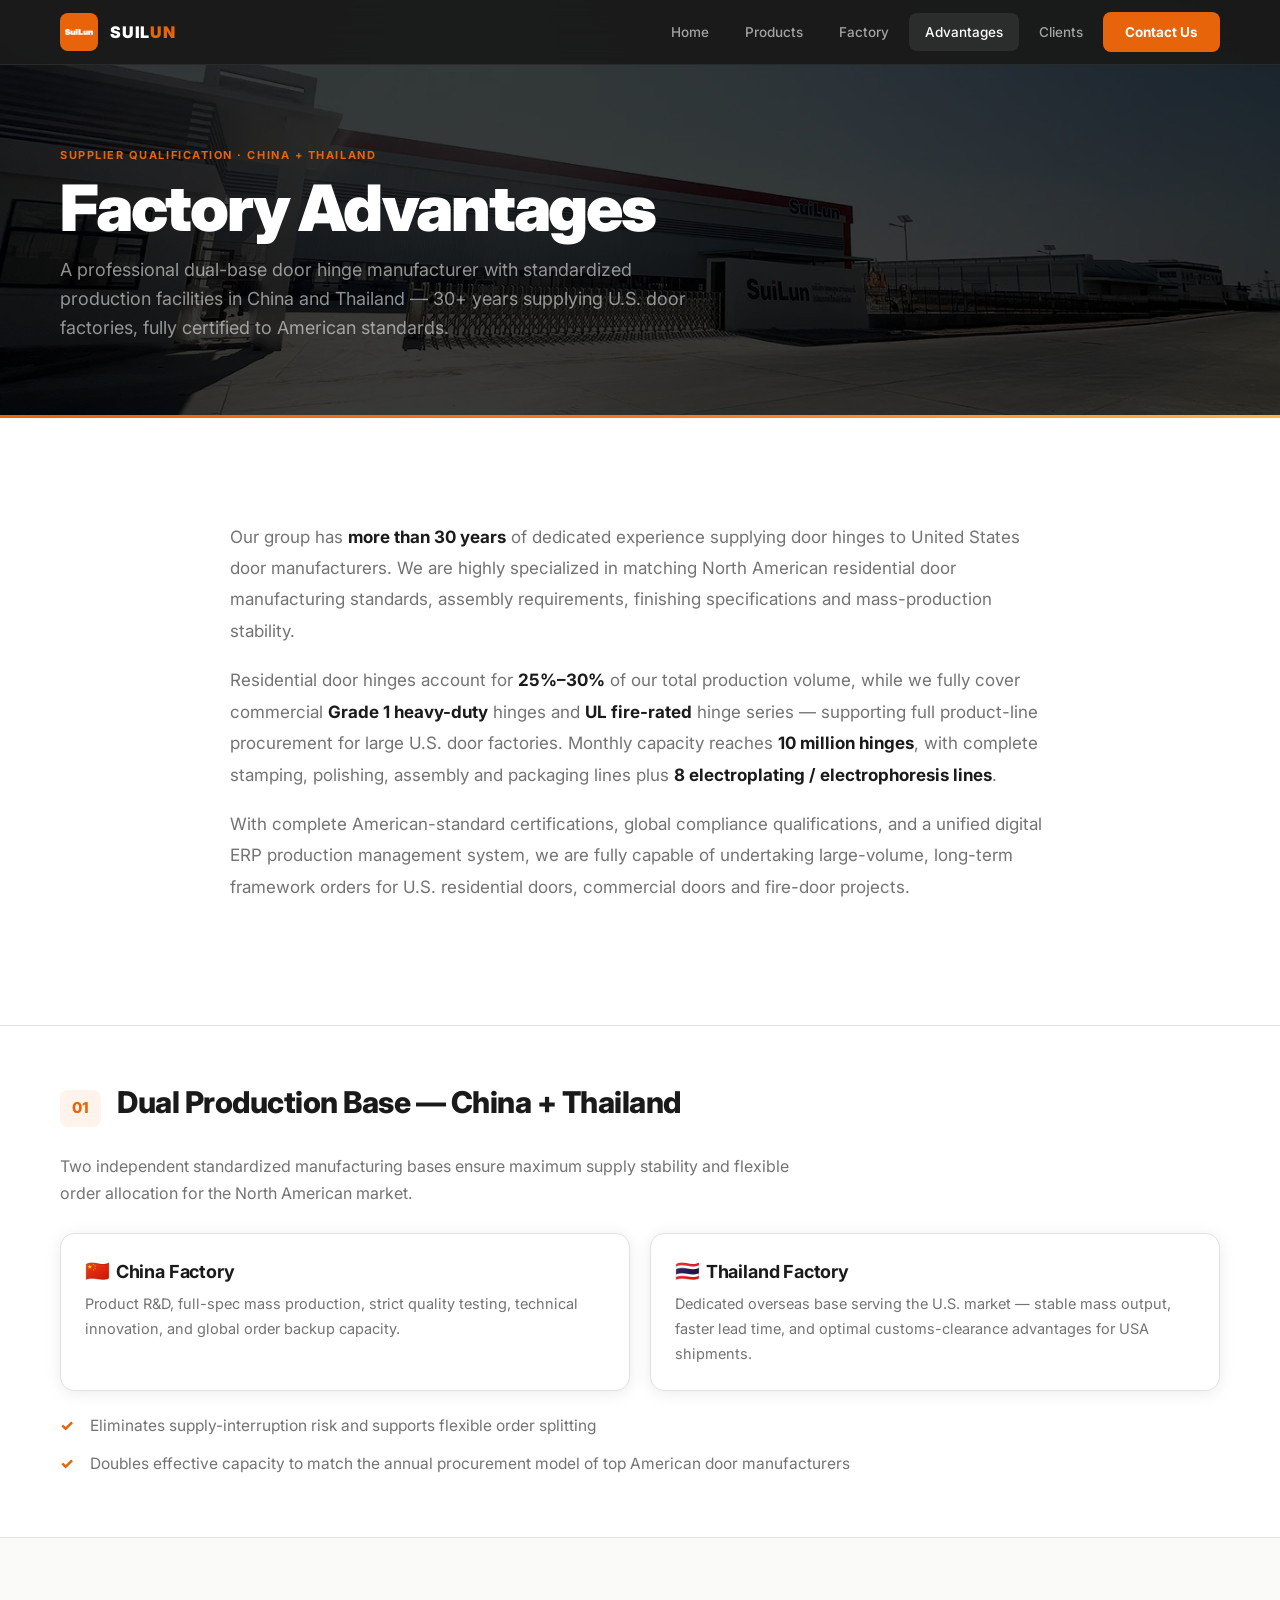
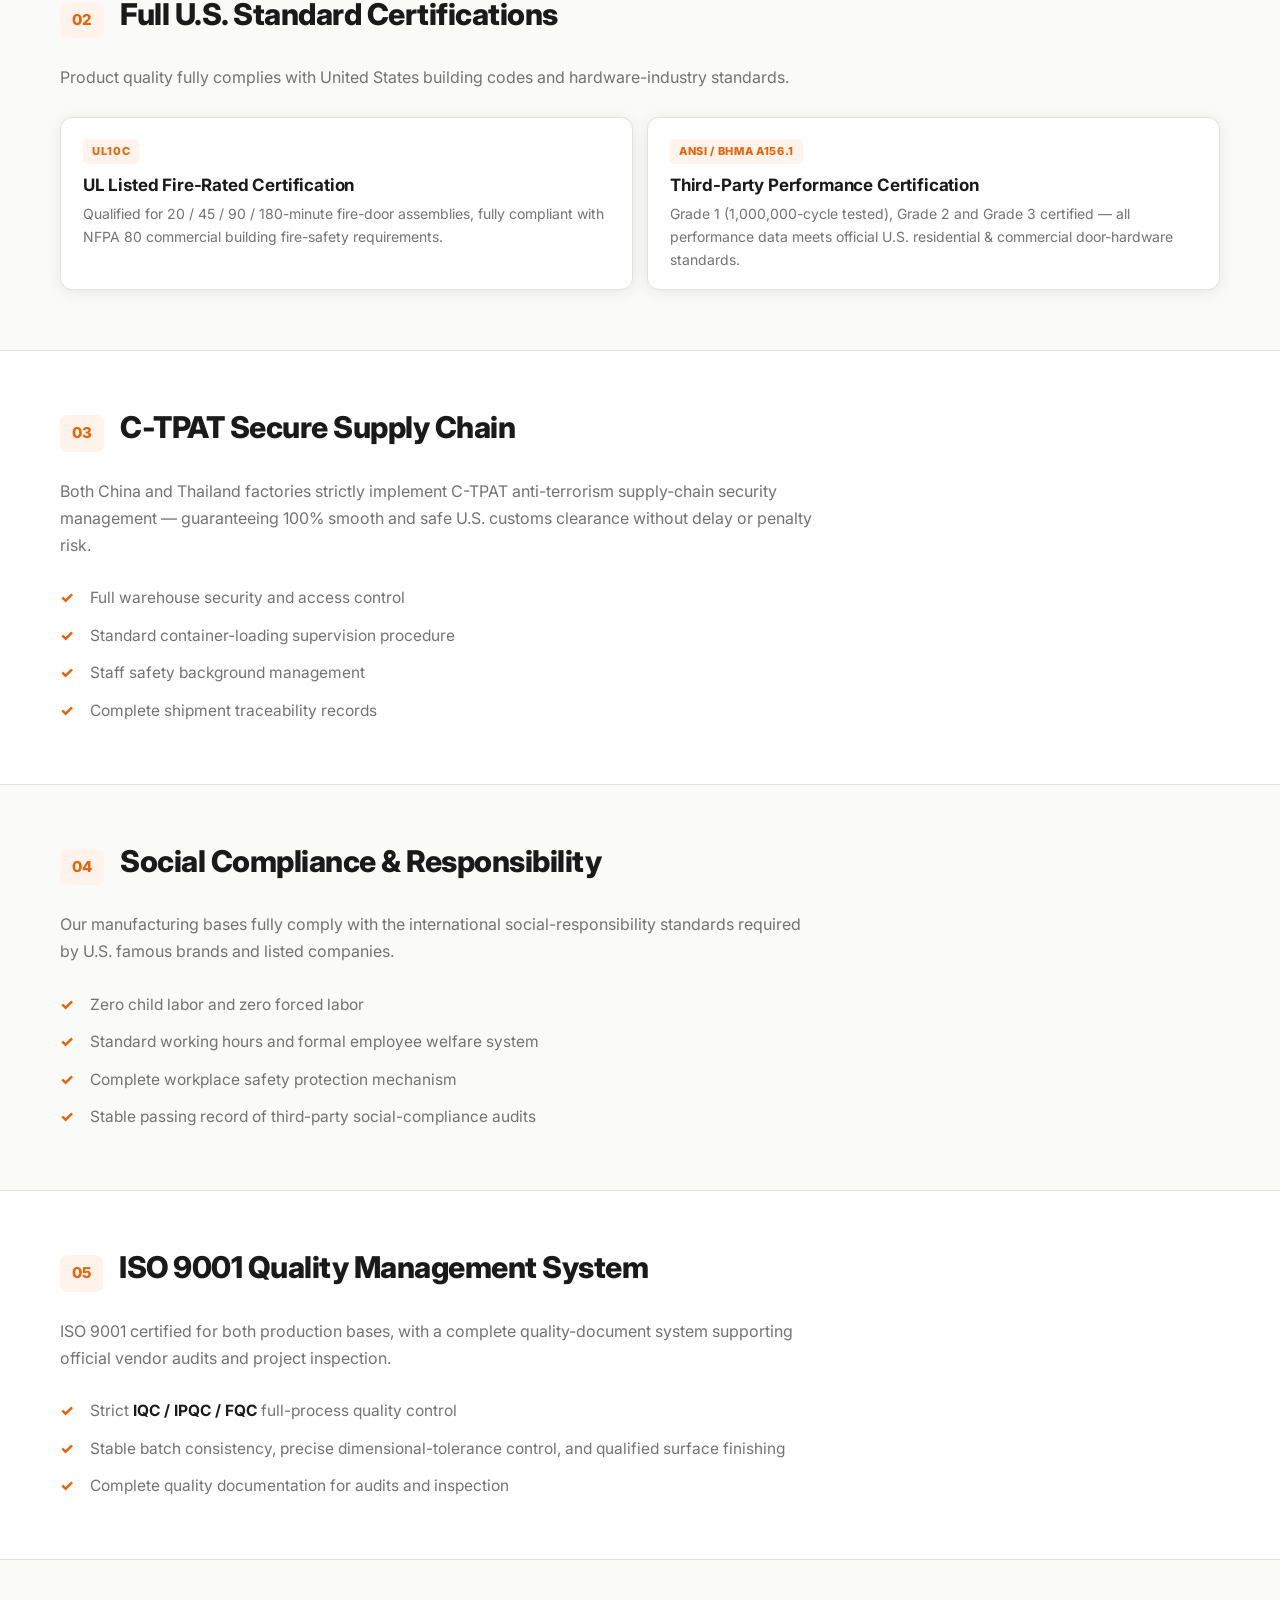
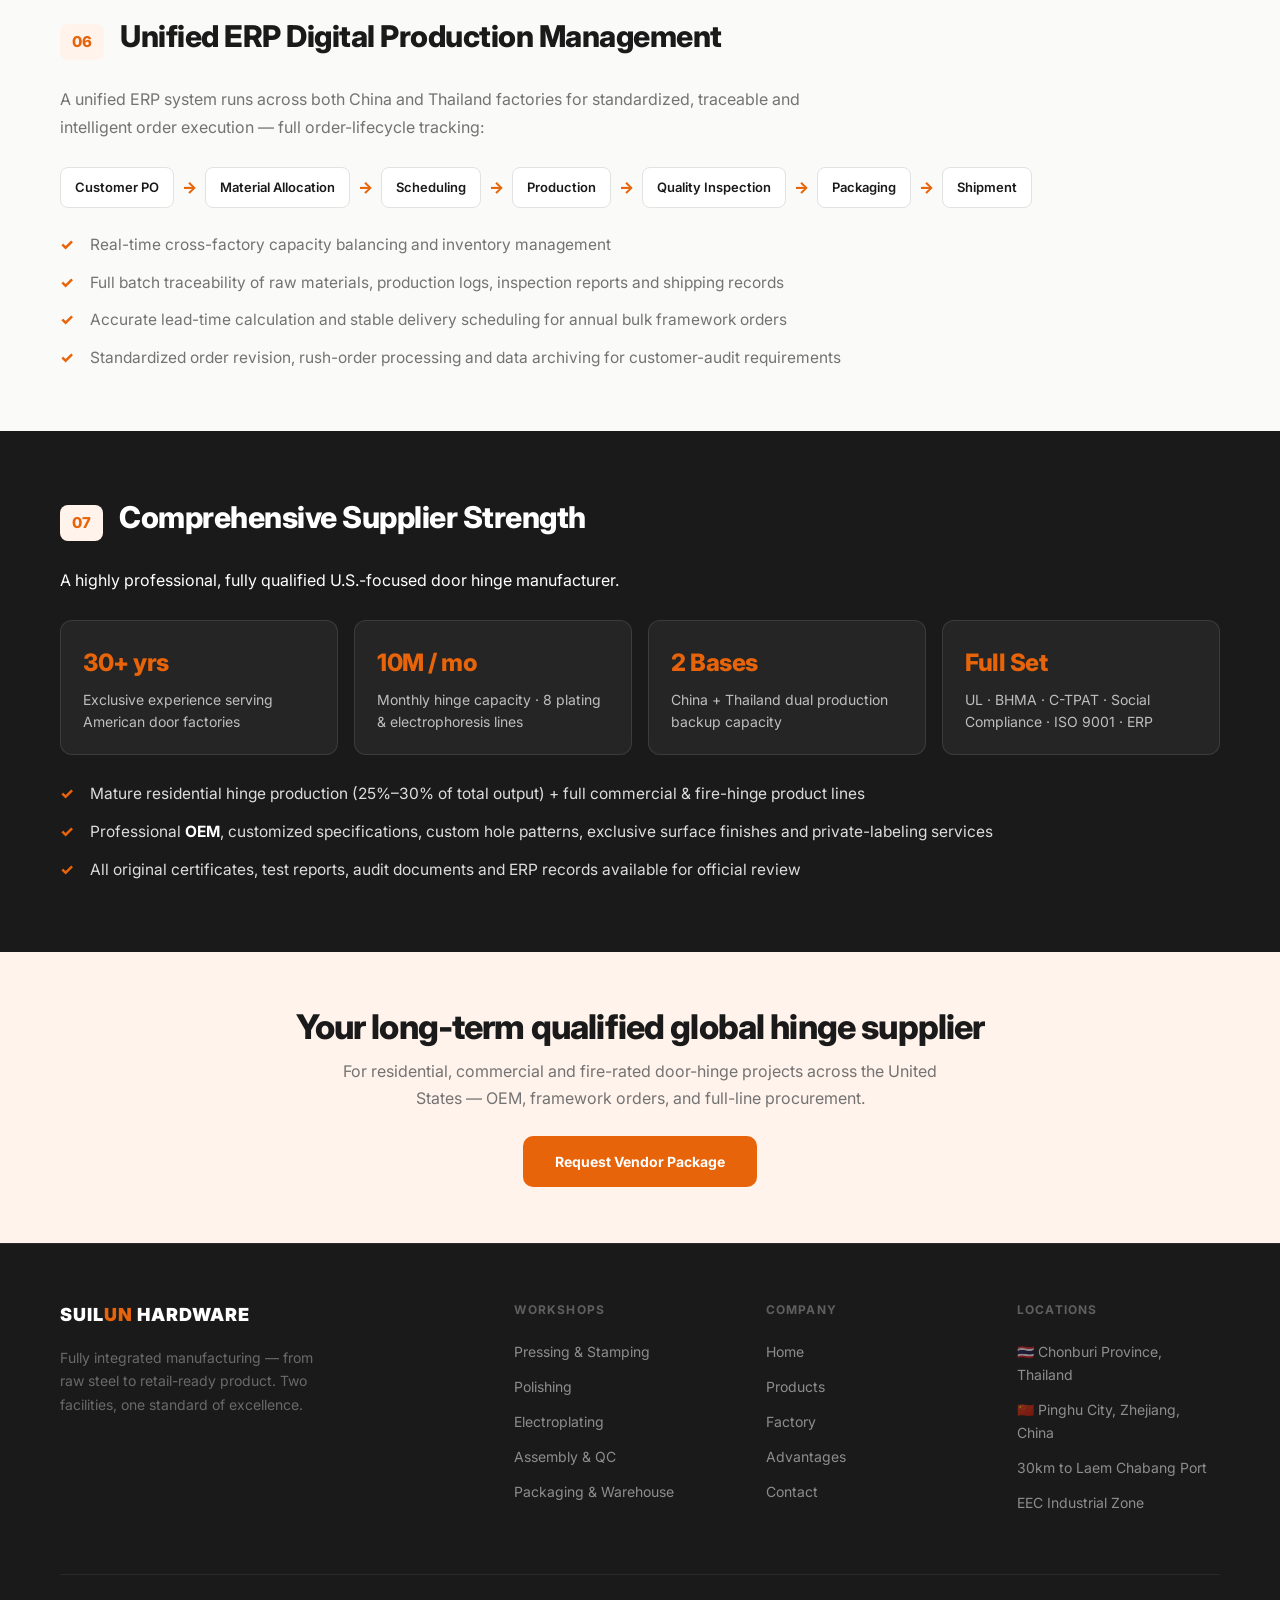
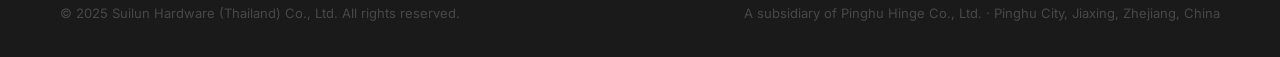
==== advantages.html @ 6dc148bd "Add Advantages page + lab test reports; hero & homepage teaser to advantages Co-Authored-By: Claude " ====
<!DOCTYPE html>
<html lang="en">
<head>
<meta charset="UTF-8">
<meta name="viewport" content="width=device-width, initial-scale=1.0">
<title>Advantages — Suilun Hardware</title>
<link rel="stylesheet" href="style.css">
<style>
/* PAGE HERO (same as factory) */
.page-hero { background: var(--dark); padding: 140px 0 72px; position: relative; overflow: hidden; }
.page-hero-bg { position: absolute; inset: 0; background-image: url('img/757dfbb52b981101c5790339cc6810e2.jpg'); background-size: cover; background-position: center; filter: brightness(0.22); }
.page-hero-content { position: relative; z-index: 2; }
.page-hero .eyebrow { color: var(--orange); }
.page-hero h1 { color: white; font-size: clamp(36px,5vw,64px); margin-bottom: 16px; }
.page-hero p { color: rgba(255,255,255,0.55); font-size: 18px; max-width: 640px; line-height: 1.6; }

/* INTRO */
.adv-intro { background: white; }
.adv-intro .wrap { max-width: 900px; }
.adv-intro p { color: var(--gray-500,#4A4A4A); font-size: 17px; line-height: 1.85; margin-bottom: 18px; }
.adv-intro strong { color: var(--dark); }

/* ADVANTAGE SECTIONS */
.adv-sec { padding: 60px 0; border-top: 1px solid var(--border); background: white; }
.adv-sec:nth-child(even) { background: var(--gray-50,#FAFAF8); }
.adv-head { display: flex; align-items: baseline; gap: 16px; margin-bottom: 26px; }
.adv-num { font-size: 15px; font-weight: 800; color: var(--orange); background: var(--orange-pale,#FFF3EB); border-radius: 8px; padding: 6px 12px; flex-shrink: 0; }
.adv-head h2 { font-size: clamp(22px,3vw,30px); color: var(--dark); letter-spacing: -0.5px; }
.adv-lead { color: var(--gray-500,#4A4A4A); font-size: 16px; line-height: 1.7; max-width: 760px; margin-bottom: 26px; }
.adv-grid { display: grid; grid-template-columns: 1fr 1fr; gap: 20px; }
@media(max-width:760px){ .adv-grid { grid-template-columns: 1fr; } }
.adv-card { border: 1.5px solid var(--border); border-radius: 14px; padding: 24px; background: white; box-shadow: var(--shadow); }
.adv-card h3 { font-size: 18px; color: var(--dark); margin-bottom: 8px; }
.adv-card h3 .flag { font-size: 20px; margin-right: 6px; }
.adv-card p { color: var(--gray-500,#4A4A4A); font-size: 14.5px; line-height: 1.7; }
.adv-list { list-style: none; padding: 0; margin: 0; display: grid; gap: 12px; }
.adv-list li { position: relative; padding-left: 30px; color: var(--gray-500,#4A4A4A); font-size: 15.5px; line-height: 1.65; }
.adv-list li::before { content: "✓"; position: absolute; left: 0; top: 0; color: var(--orange); font-weight: 800; }
.adv-list li b { color: var(--dark); }
.cert-badges { display: flex; flex-wrap: wrap; gap: 14px; margin-top: 6px; }
.cert-badge-lg { border: 1.5px solid var(--border); border-radius: 12px; padding: 18px 22px; background: white; box-shadow: var(--shadow); flex: 1; min-width: 260px; }
.cert-badge-lg .tag { display: inline-block; font-size: 11px; font-weight: 800; letter-spacing: .06em; color: var(--orange); background: var(--orange-pale,#FFF3EB); border-radius: 5px; padding: 3px 9px; margin-bottom: 10px; }
.cert-badge-lg h3 { font-size: 17px; color: var(--dark); margin-bottom: 6px; }
.cert-badge-lg p { color: var(--gray-500,#4A4A4A); font-size: 14px; line-height: 1.65; }
/* ERP flow */
.erp-flow { display: flex; flex-wrap: wrap; align-items: center; gap: 8px; margin: 18px 0 24px; }
.erp-step { background: white; border: 1.5px solid var(--border); border-radius: 8px; padding: 9px 14px; font-size: 13px; font-weight: 600; color: var(--dark); }
.erp-arrow { color: var(--orange); font-weight: 800; }
/* STRENGTH SUMMARY */
.strength-sec { background: var(--dark); padding: 70px 0; }
.strength-sec .adv-head h2, .strength-sec .adv-lead { color: white; }
.strength-grid { display: grid; grid-template-columns: repeat(4,1fr); gap: 16px; margin-top: 10px; }
@media(max-width:900px){ .strength-grid { grid-template-columns: 1fr 1fr; } }
.strength-card { background: rgba(255,255,255,0.05); border: 1px solid rgba(255,255,255,0.1); border-radius: 12px; padding: 22px; }
.strength-card .sv { font-size: 24px; font-weight: 800; color: var(--orange); margin-bottom: 6px; letter-spacing: -0.02em; }
.strength-card .sl { color: rgba(255,255,255,0.7); font-size: 14px; line-height: 1.55; }
/* CTA */
.adv-cta { background: var(--orange-pale,#FFF3EB); padding: 56px 0; text-align: center; }
.adv-cta h2 { font-size: clamp(24px,3vw,34px); color: var(--dark); margin-bottom: 12px; }
.adv-cta p { color: var(--gray-500,#4A4A4A); font-size: 16px; max-width: 620px; margin: 0 auto 24px; line-height: 1.7; }
.adv-cta .btn { display: inline-block; background: var(--orange); color: white; font-weight: 700; padding: 14px 32px; border-radius: 10px; text-decoration: none; }
</style>
</head>
<body>

<!-- NAV -->
<nav>
  <div class="wrap nav-wrap">
    <a href="index.html" class="logo">
      <div class="logo-icon">
        <img src="img/e153deb89362e9149286156237be7765.jpg" alt="Suilun" onerror="this.style.display='none'">
      </div>
      <span class="logo-name">SUIL<span>UN</span></span>
    </a>
    <div class="nav-menu">
      <a href="index.html">Home</a>
      <a href="products.html">Products</a>
      <a href="factory.html">Factory</a>
      <a href="advantages.html" class="active">Advantages</a>
      <a href="index.html#partners">Clients</a>
      <a href="index.html#contact" class="nav-cta">Contact Us</a>
    </div>
  </div>
</nav>

<!-- PAGE HERO -->
<div class="page-hero">
  <div class="page-hero-bg"></div>
  <div class="wrap page-hero-content">
    <span class="eyebrow">Supplier Qualification · China + Thailand</span>
    <h1>Factory Advantages</h1>
    <p>A professional dual-base door hinge manufacturer with standardized production facilities in China and Thailand — 30+ years supplying U.S. door factories, fully certified to American standards.</p>
  </div>
</div>
<div class="orange-rule"></div>

<!-- INTRO -->
<section class="adv-intro">
  <div class="wrap">
    <p class="reveal">Our group has <strong>more than 30 years</strong> of dedicated experience supplying door hinges to United States door manufacturers. We are highly specialized in matching North American residential door manufacturing standards, assembly requirements, finishing specifications and mass-production stability.</p>
    <p class="reveal">Residential door hinges account for <strong>25%–30%</strong> of our total production volume, while we fully cover commercial <strong>Grade 1 heavy-duty</strong> hinges and <strong>UL fire-rated</strong> hinge series — supporting full product-line procurement for large U.S. door factories. Monthly capacity reaches <strong>10 million hinges</strong>, with complete stamping, polishing, assembly and packaging lines plus <strong>8 electroplating / electrophoresis lines</strong>.</p>
    <p class="reveal">With complete American-standard certifications, global compliance qualifications, and a unified digital ERP production management system, we are fully capable of undertaking large-volume, long-term framework orders for U.S. residential doors, commercial doors and fire-door projects.</p>
  </div>
</section>

<!-- 1. DUAL BASE -->
<section class="adv-sec">
  <div class="wrap">
    <div class="adv-head reveal"><span class="adv-num">01</span><h2>Dual Production Base — China + Thailand</h2></div>
    <p class="adv-lead reveal">Two independent standardized manufacturing bases ensure maximum supply stability and flexible order allocation for the North American market.</p>
    <div class="adv-grid">
      <div class="adv-card reveal"><h3><span class="flag">🇨🇳</span>China Factory</h3><p>Product R&amp;D, full-spec mass production, strict quality testing, technical innovation, and global order backup capacity.</p></div>
      <div class="adv-card reveal"><h3><span class="flag">🇹🇭</span>Thailand Factory</h3><p>Dedicated overseas base serving the U.S. market — stable mass output, faster lead time, and optimal customs-clearance advantages for USA shipments.</p></div>
    </div>
    <ul class="adv-list reveal" style="margin-top:22px">
      <li>Eliminates supply-interruption risk and supports flexible order splitting</li>
      <li>Doubles effective capacity to match the annual procurement model of top American door manufacturers</li>
    </ul>
  </div>
</section>

<!-- 2. US CERTIFICATIONS -->
<section class="adv-sec">
  <div class="wrap">
    <div class="adv-head reveal"><span class="adv-num">02</span><h2>Full U.S. Standard Certifications</h2></div>
    <p class="adv-lead reveal">Product quality fully complies with United States building codes and hardware-industry standards.</p>
    <div class="cert-badges">
      <div class="cert-badge-lg reveal"><span class="tag">UL10C</span><h3>UL Listed Fire-Rated Certification</h3><p>Qualified for 20 / 45 / 90 / 180-minute fire-door assemblies, fully compliant with NFPA 80 commercial building fire-safety requirements.</p></div>
      <div class="cert-badge-lg reveal"><span class="tag">ANSI / BHMA A156.1</span><h3>Third-Party Performance Certification</h3><p>Grade 1 (1,000,000-cycle tested), Grade 2 and Grade 3 certified — all performance data meets official U.S. residential &amp; commercial door-hardware standards.</p></div>
    </div>
  </div>
</section>

<!-- 3. C-TPAT -->
<section class="adv-sec">
  <div class="wrap">
    <div class="adv-head reveal"><span class="adv-num">03</span><h2>C-TPAT Secure Supply Chain</h2></div>
    <p class="adv-lead reveal">Both China and Thailand factories strictly implement C-TPAT anti-terrorism supply-chain security management — guaranteeing 100% smooth and safe U.S. customs clearance without delay or penalty risk.</p>
    <ul class="adv-list reveal">
      <li>Full warehouse security and access control</li>
      <li>Standard container-loading supervision procedure</li>
      <li>Staff safety background management</li>
      <li>Complete shipment traceability records</li>
    </ul>
  </div>
</section>

<!-- 4. SOCIAL COMPLIANCE -->
<section class="adv-sec">
  <div class="wrap">
    <div class="adv-head reveal"><span class="adv-num">04</span><h2>Social Compliance &amp; Responsibility</h2></div>
    <p class="adv-lead reveal">Our manufacturing bases fully comply with the international social-responsibility standards required by U.S. famous brands and listed companies.</p>
    <ul class="adv-list reveal">
      <li>Zero child labor and zero forced labor</li>
      <li>Standard working hours and formal employee welfare system</li>
      <li>Complete workplace safety protection mechanism</li>
      <li>Stable passing record of third-party social-compliance audits</li>
    </ul>
  </div>
</section>

<!-- 5. ISO 9001 -->
<section class="adv-sec">
  <div class="wrap">
    <div class="adv-head reveal"><span class="adv-num">05</span><h2>ISO 9001 Quality Management System</h2></div>
    <p class="adv-lead reveal">ISO 9001 certified for both production bases, with a complete quality-document system supporting official vendor audits and project inspection.</p>
    <ul class="adv-list reveal">
      <li>Strict <b>IQC / IPQC / FQC</b> full-process quality control</li>
      <li>Stable batch consistency, precise dimensional-tolerance control, and qualified surface finishing</li>
      <li>Complete quality documentation for audits and inspection</li>
    </ul>
  </div>
</section>

<!-- 6. ERP -->
<section class="adv-sec">
  <div class="wrap">
    <div class="adv-head reveal"><span class="adv-num">06</span><h2>Unified ERP Digital Production Management</h2></div>
    <p class="adv-lead reveal">A unified ERP system runs across both China and Thailand factories for standardized, traceable and intelligent order execution — full order-lifecycle tracking:</p>
    <div class="erp-flow reveal">
      <span class="erp-step">Customer PO</span><span class="erp-arrow">→</span>
      <span class="erp-step">Material Allocation</span><span class="erp-arrow">→</span>
      <span class="erp-step">Scheduling</span><span class="erp-arrow">→</span>
      <span class="erp-step">Production</span><span class="erp-arrow">→</span>
      <span class="erp-step">Quality Inspection</span><span class="erp-arrow">→</span>
      <span class="erp-step">Packaging</span><span class="erp-arrow">→</span>
      <span class="erp-step">Shipment</span>
    </div>
    <ul class="adv-list reveal">
      <li>Real-time cross-factory capacity balancing and inventory management</li>
      <li>Full batch traceability of raw materials, production logs, inspection reports and shipping records</li>
      <li>Accurate lead-time calculation and stable delivery scheduling for annual bulk framework orders</li>
      <li>Standardized order revision, rush-order processing and data archiving for customer-audit requirements</li>
    </ul>
  </div>
</section>

<!-- 7. STRENGTH SUMMARY -->
<section class="strength-sec">
  <div class="wrap">
    <div class="adv-head reveal"><span class="adv-num">07</span><h2>Comprehensive Supplier Strength</h2></div>
    <p class="adv-lead reveal">A highly professional, fully qualified U.S.-focused door hinge manufacturer.</p>
    <div class="strength-grid">
      <div class="strength-card reveal"><div class="sv">30+ yrs</div><div class="sl">Exclusive experience serving American door factories</div></div>
      <div class="strength-card reveal"><div class="sv">10M / mo</div><div class="sl">Monthly hinge capacity · 8 plating &amp; electrophoresis lines</div></div>
      <div class="strength-card reveal"><div class="sv">2 Bases</div><div class="sl">China + Thailand dual production backup capacity</div></div>
      <div class="strength-card reveal"><div class="sv">Full Set</div><div class="sl">UL · BHMA · C-TPAT · Social Compliance · ISO 9001 · ERP</div></div>
    </div>
    <ul class="adv-list reveal" style="margin-top:26px">
      <li style="color:rgba(255,255,255,0.85)">Mature residential hinge production (25%–30% of total output) + full commercial &amp; fire-hinge product lines</li>
      <li style="color:rgba(255,255,255,0.85)">Professional <b style="color:#fff">OEM</b>, customized specifications, custom hole patterns, exclusive surface finishes and private-labeling services</li>
      <li style="color:rgba(255,255,255,0.85)">All original certificates, test reports, audit documents and ERP records available for official review</li>
    </ul>
  </div>
</section>

<!-- CTA -->
<section class="adv-cta">
  <div class="wrap">
    <h2>Your long-term qualified global hinge supplier</h2>
    <p>For residential, commercial and fire-rated door-hinge projects across the United States — OEM, framework orders, and full-line procurement.</p>
    <a class="btn" href="index.html#contact">Request Vendor Package</a>
  </div>
</section>

<!-- FOOTER -->
<footer>
  <div class="wrap">
    <div class="footer-grid">
      <div class="footer-brand">
        <span class="logo-name">SUIL<span style="color:var(--orange)">UN</span> HARDWARE</span>
        <p>Fully integrated manufacturing — from raw steel to retail-ready product. Two facilities, one standard of excellence.</p>
      </div>
      <div class="footer-col">
        <h4>Workshops</h4>
        <a href="#">Pressing & Stamping</a>
        <a href="#">Polishing</a>
        <a href="#">Electroplating</a>
        <a href="#">Assembly & QC</a>
        <a href="#">Packaging & Warehouse</a>
      </div>
      <div class="footer-col">
        <h4>Company</h4>
        <a href="index.html">Home</a>
        <a href="products.html">Products</a>
        <a href="factory.html">Factory</a>
        <a href="advantages.html">Advantages</a>
        <a href="index.html#contact">Contact</a>
      </div>
      <div class="footer-col">
        <h4>Locations</h4>
        <a href="#">🇹🇭 Chonburi Province, Thailand</a>
        <a href="#">🇨🇳 Pinghu City, Zhejiang, China</a>
        <a href="#">30km to Laem Chabang Port</a>
        <a href="#">EEC Industrial Zone</a>
      </div>
    </div>
    <div class="footer-bottom">
      <p>© 2025 Suilun Hardware (Thailand) Co., Ltd. All rights reserved.</p>
      <p>A subsidiary of Pinghu Hinge Co., Ltd. · Pinghu City, Jiaxing, Zhejiang, China</p>
    </div>
  </div>
</footer>

<script>
const obs = new IntersectionObserver(els => els.forEach(e => { if(e.isIntersecting) e.target.classList.add('visible'); }), { threshold: 0.08, rootMargin: '0px 0px -40px 0px' });
document.querySelectorAll('.reveal').forEach(el => obs.observe(el));
</script>
</body>
</html>
---- style.css ----
/* ── SUILUN HARDWARE — SHARED STYLES ─────────────────── */
@import url('https://fonts.googleapis.com/css2?family=Inter:wght@300;400;500;600;700;800;900&display=swap');

:root {
  --orange:     #E8640A;
  --orange-d:   #c8540a;
  --orange-l:   #F4762A;
  --orange-pale:#FFF3EB;
  --dark:       #1A1A1A;
  --dark2:      #2D2D2D;
  --gray-700:   #4A4A4A;
  --gray-500:   #737373;
  --gray-400:   #9A9A9A;
  --gray-200:   #E8E8E8;
  --gray-100:   #F4F4F2;
  --gray-50:    #FAFAF8;
  --white:      #FFFFFF;
  --border:     #E2E2E0;
  --r:          10px;
  --r2:         18px;
  --shadow:     0 2px 16px rgba(0,0,0,0.08);
  --shadow-lg:  0 12px 48px rgba(0,0,0,0.14);
  --font:       'Inter', system-ui, -apple-system, sans-serif;
}

*, *::before, *::after { margin: 0; padding: 0; box-sizing: border-box; }
html { scroll-behavior: smooth; }
body {
  font-family: var(--font);
  color: var(--dark);
  background: var(--white);
  line-height: 1.65;
  -webkit-font-smoothing: antialiased;
}
img { display: block; max-width: 100%; }
a { color: inherit; text-decoration: none; }

/* ── TYPOGRAPHY ─────────────────────────────── */
.eyebrow {
  display: inline-block;
  font-size: 11px; font-weight: 700; letter-spacing: 0.14em;
  text-transform: uppercase; color: var(--orange);
  margin-bottom: 12px;
}
h1 { font-size: clamp(40px,5.5vw,80px); font-weight: 900; letter-spacing: -0.035em; line-height: 1.0; }
h2 { font-size: clamp(30px,3.8vw,52px); font-weight: 800; letter-spacing: -0.025em; line-height: 1.1; }
h3 { font-size: clamp(18px,2.2vw,24px); font-weight: 700; letter-spacing: -0.01em; line-height: 1.3; }
.lead { font-size: clamp(16px,1.8vw,19px); color: var(--gray-500); line-height: 1.7; }

/* ── LAYOUT ─────────────────────────────────── */
.wrap { max-width: 1240px; margin: 0 auto; padding: 0 40px; }
section { padding: 104px 0; }
.section-head { margin-bottom: 64px; }
@media(max-width:640px) {
  .wrap { padding: 0 20px; }
  section { padding: 72px 0; }
  .section-head { margin-bottom: 44px; }
}

/* ── NAV ─────────────────────────────────────── */
nav {
  position: fixed; top: 0; left: 0; right: 0; z-index: 999;
  background: rgba(26,26,26,0.95);
  backdrop-filter: blur(24px);
  border-bottom: 1px solid rgba(255,255,255,0.07);
  transition: background 0.3s;
}
.nav-wrap { display: flex; align-items: center; justify-content: space-between; height: 64px; }
.logo { display: flex; align-items: center; gap: 12px; }
.logo-icon {
  width: 38px; height: 38px; background: var(--orange);
  border-radius: 8px; display: flex; align-items: center; justify-content: center;
}
.logo-icon img { width: 28px; height: 28px; object-fit: contain; filter: brightness(0) invert(1); }
.logo-icon svg { width: 22px; height: 22px; fill: white; }
.logo-name { font-size: 16px; font-weight: 900; color: white; letter-spacing: 0.05em; }
.logo-name span { color: var(--orange); }
.nav-menu { display: flex; align-items: center; gap: 4px; }
.nav-menu a {
  padding: 8px 16px; border-radius: 8px;
  font-size: 13.5px; font-weight: 500; color: rgba(255,255,255,0.6);
  transition: all 0.2s;
}
.nav-menu a:hover, .nav-menu a.active { color: white; background: rgba(255,255,255,0.08); }
.nav-cta {
  background: var(--orange) !important;
  color: white !important;
  font-weight: 700 !important;
  padding: 9px 22px !important;
}
.nav-cta:hover { background: var(--orange-l) !important; }
@media(max-width:768px) { .nav-menu { display: none; } }

/* ── BUTTONS ─────────────────────────────────── */
.btn {
  display: inline-flex; align-items: center; gap: 8px;
  padding: 14px 28px; border-radius: var(--r);
  font-size: 14px; font-weight: 700; cursor: pointer;
  transition: all 0.2s; border: none;
}
.btn-primary { background: var(--orange); color: white; }
.btn-primary:hover { background: var(--orange-d); transform: translateY(-1px); box-shadow: 0 6px 20px rgba(232,100,10,0.35); }
.btn-outline {
  background: transparent; color: white;
  border: 1.5px solid rgba(255,255,255,0.25);
}
.btn-outline:hover { border-color: white; background: rgba(255,255,255,0.08); }
.btn-outline-dark {
  background: transparent; color: var(--dark);
  border: 1.5px solid var(--border);
}
.btn-outline-dark:hover { border-color: var(--orange); color: var(--orange); }

/* ── ORANGE RULE ─────────────────────────────── */
.orange-rule { height: 3px; background: linear-gradient(90deg, var(--orange), var(--orange-l), #FFB347); }

/* ── FOOTER ──────────────────────────────────── */
footer {
  background: var(--dark); border-top: 1px solid rgba(255,255,255,0.07);
  padding: 56px 0 32px;
}
.footer-grid {
  display: grid; grid-template-columns: 2fr 1fr 1fr 1fr; gap: 48px;
  margin-bottom: 48px;
}
@media(max-width:900px) { .footer-grid { grid-template-columns: 1fr 1fr; gap: 32px; } }
@media(max-width:560px) { .footer-grid { grid-template-columns: 1fr; } }
.footer-brand .logo-name { font-size: 18px; margin-bottom: 16px; display: block; }
.footer-brand p { font-size: 14px; color: rgba(255,255,255,0.35); line-height: 1.7; max-width: 260px; }
.footer-col h4 { font-size: 12px; font-weight: 700; letter-spacing: 0.1em; text-transform: uppercase; color: rgba(255,255,255,0.3); margin-bottom: 20px; }
.footer-col a { display: block; font-size: 14px; color: rgba(255,255,255,0.5); margin-bottom: 12px; transition: color 0.2s; }
.footer-col a:hover { color: var(--orange); }
.footer-bottom {
  border-top: 1px solid rgba(255,255,255,0.07);
  padding-top: 28px;
  display: flex; align-items: center; justify-content: space-between; flex-wrap: wrap; gap: 12px;
}
.footer-bottom p { font-size: 13px; color: rgba(255,255,255,0.2); }

/* ── REVEAL ANIMATION ────────────────────────── */
.reveal { opacity: 0; transform: translateY(28px); transition: opacity 0.65s ease, transform 0.65s ease; }
.reveal.visible { opacity: 1; transform: translateY(0); }
.d1 { transition-delay: 0.08s; } .d2 { transition-delay: 0.16s; } .d3 { transition-delay: 0.24s; } .d4 { transition-delay: 0.32s; }

/* ── SHARED CARD ─────────────────────────────── */
.card {
  background: white; border: 1.5px solid var(--border);
  border-radius: var(--r2); overflow: hidden;
  transition: all 0.25s;
}
.card:hover { border-color: var(--orange); box-shadow: var(--shadow-lg); transform: translateY(-3px); }
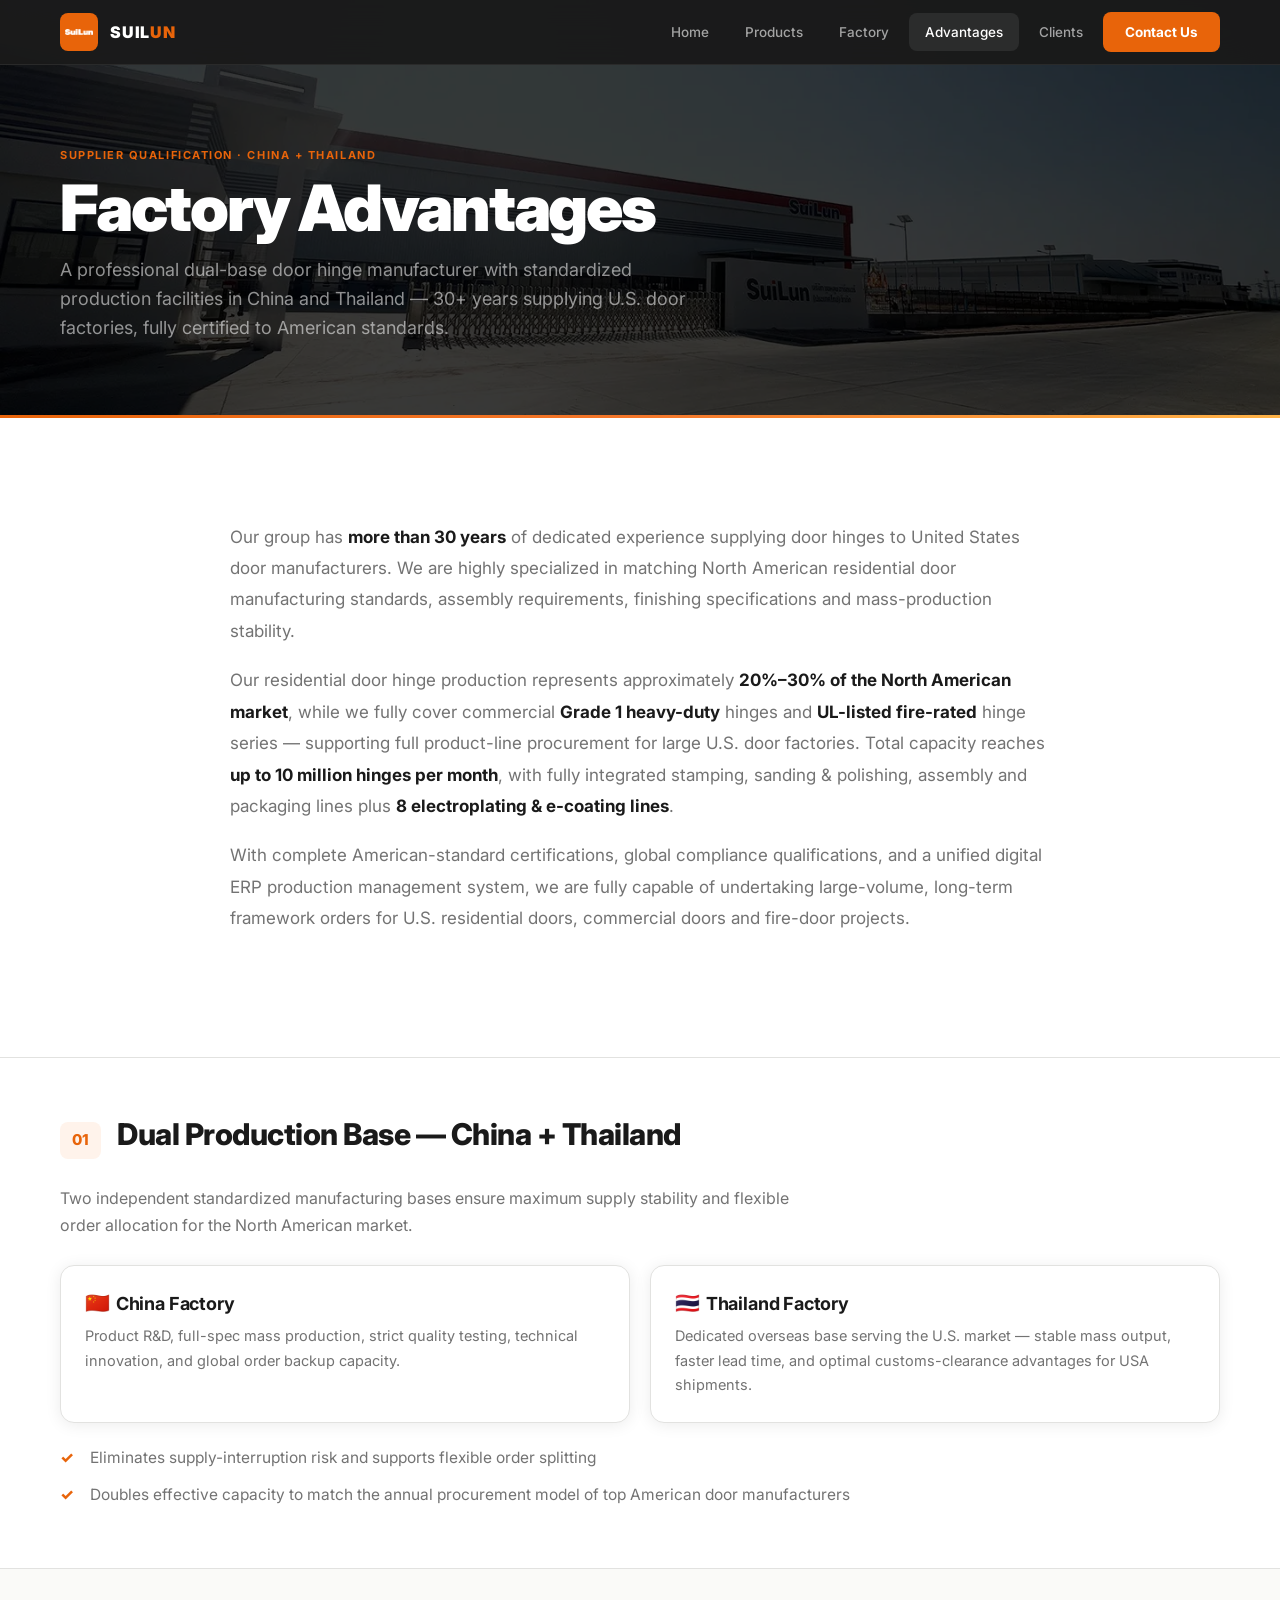
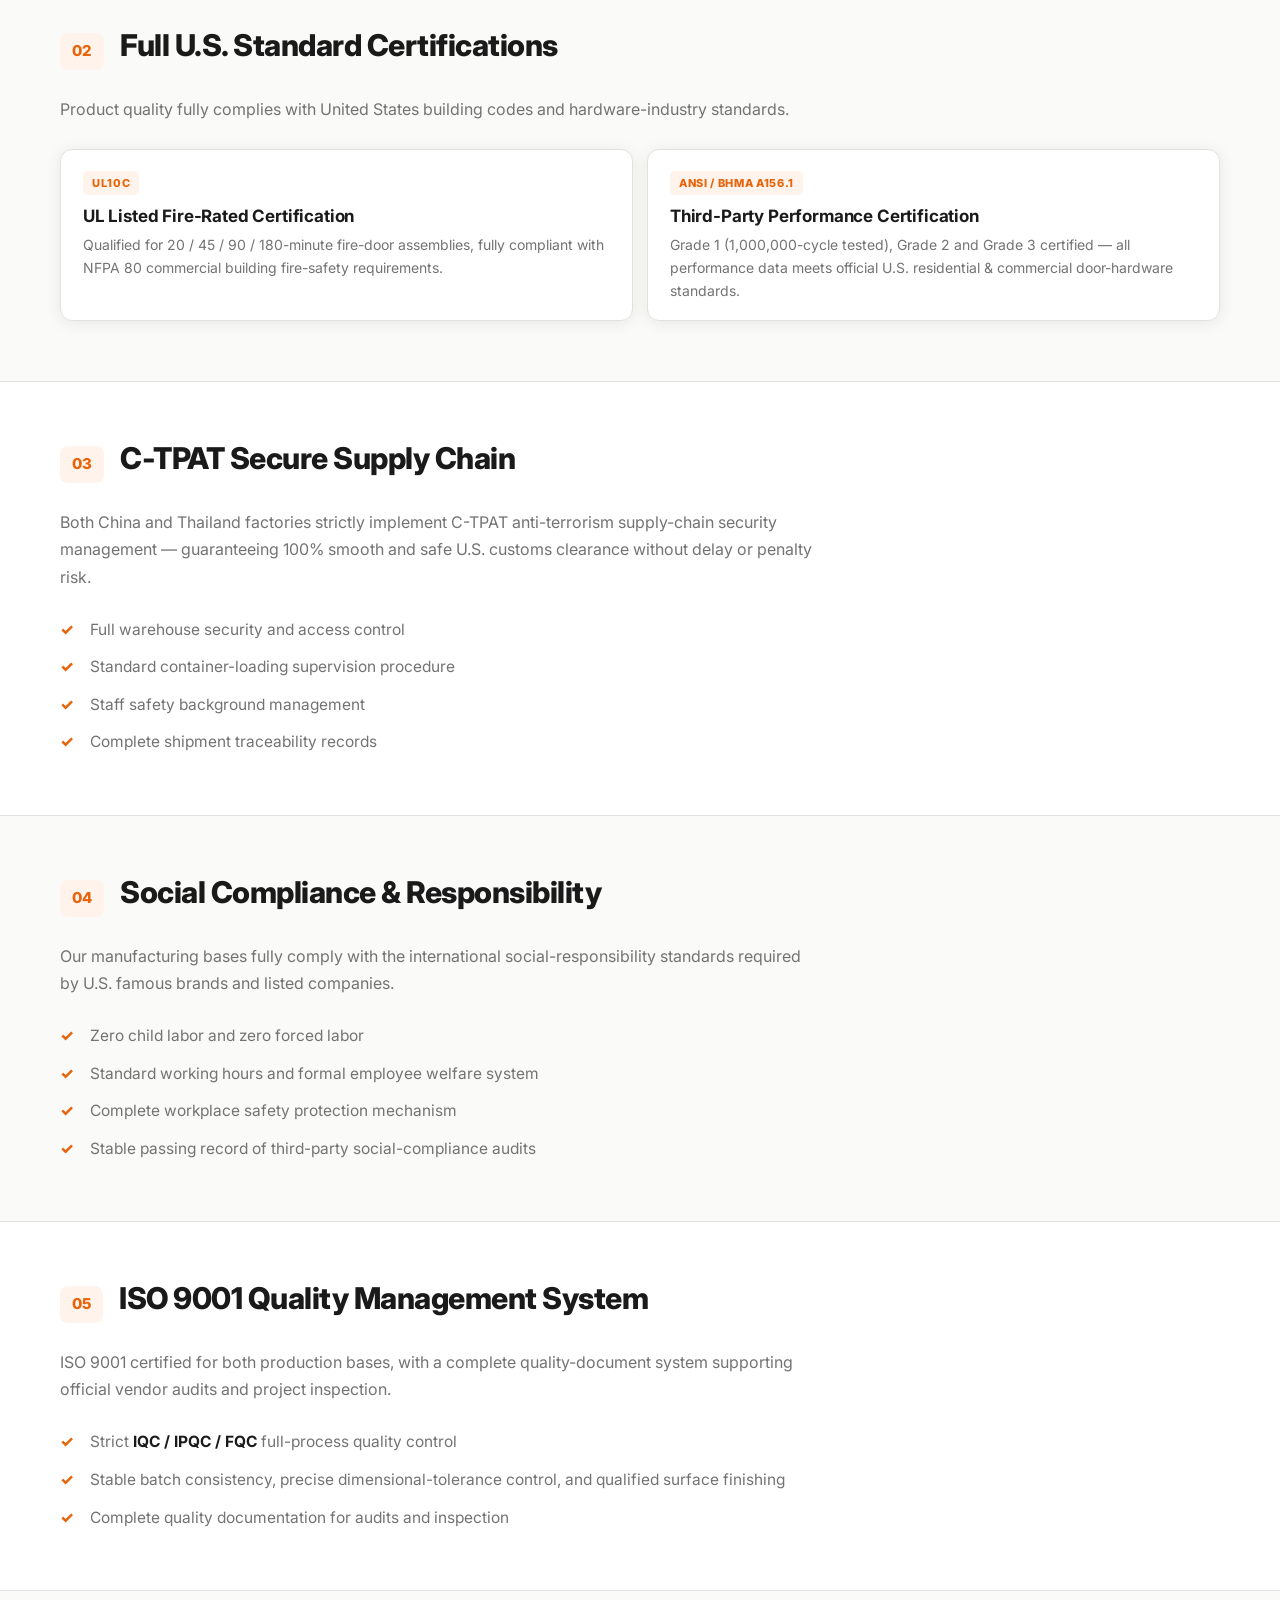
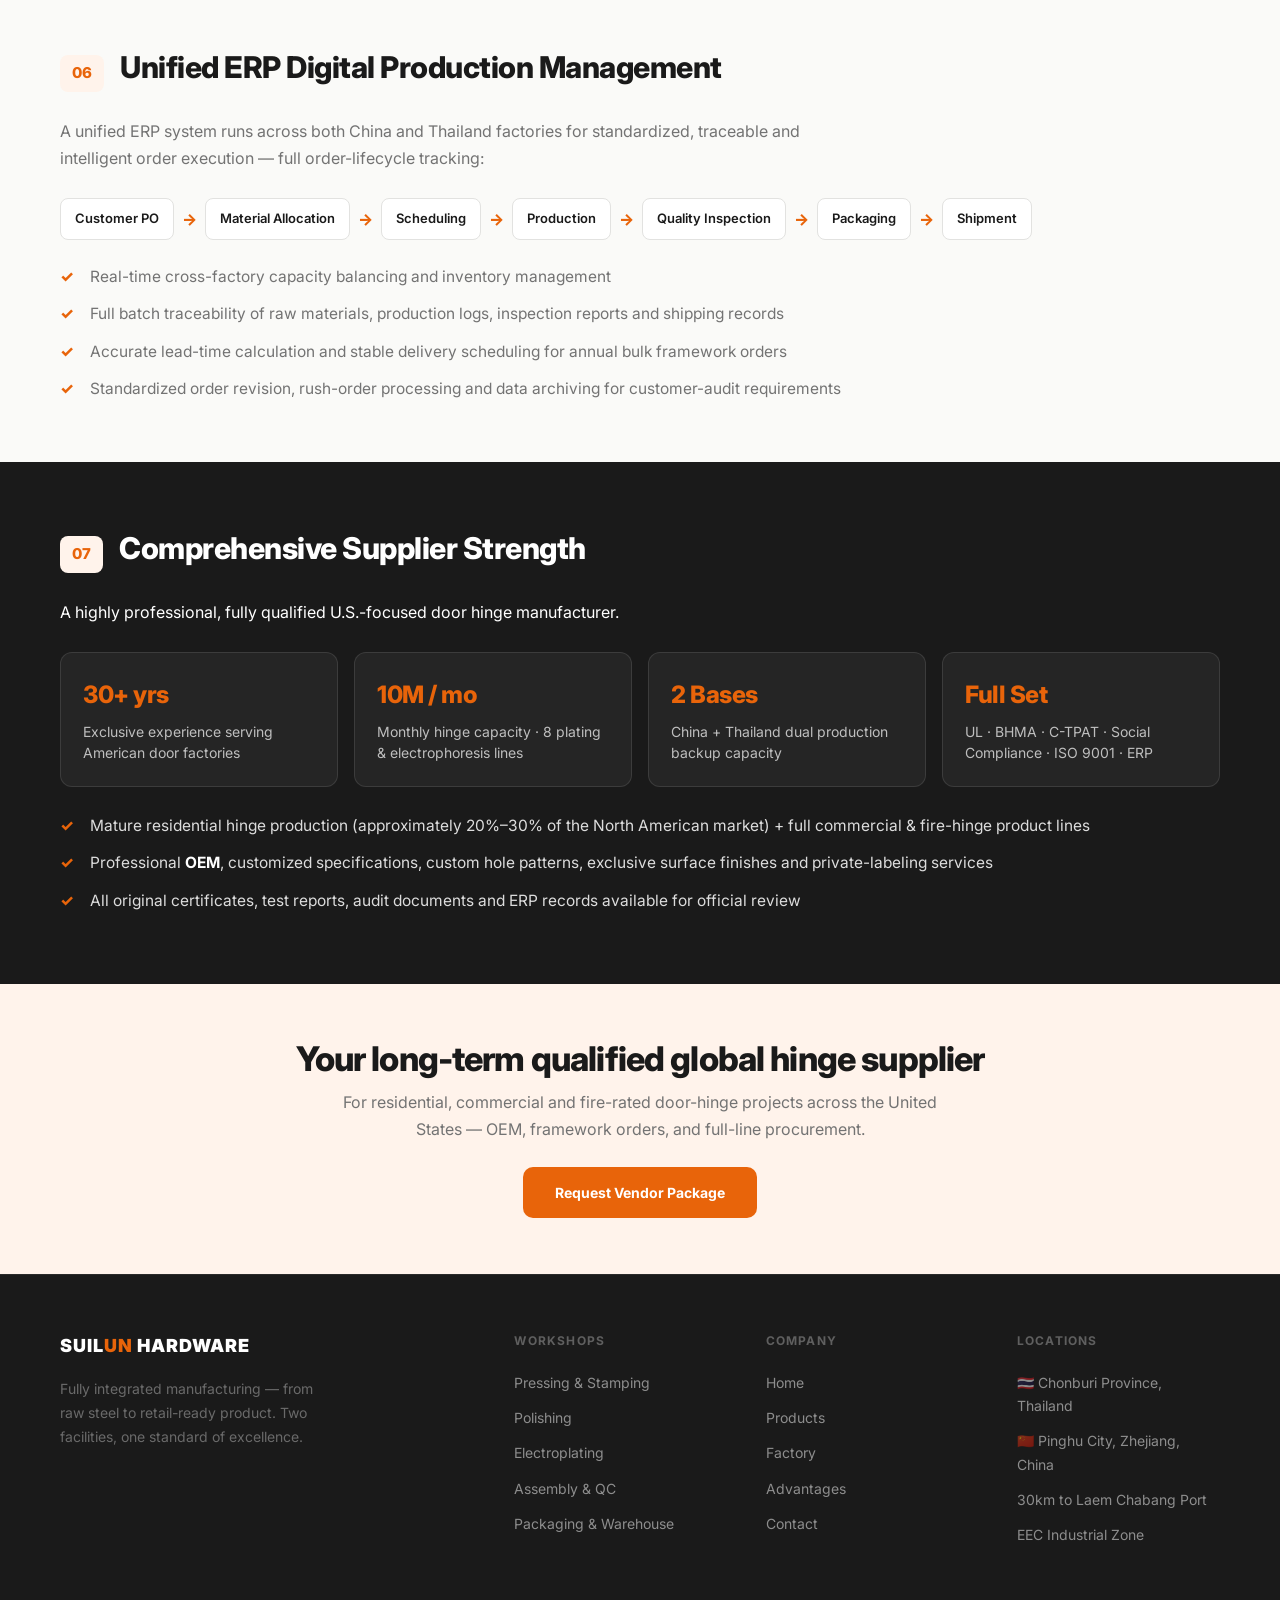
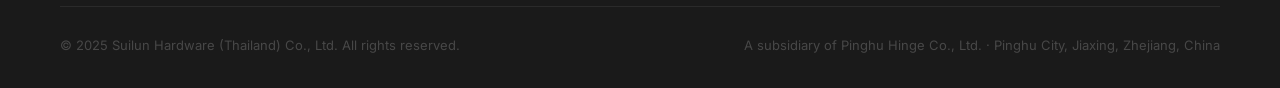
==== commit 49d8b351: "Fix advantages copy: residential hinges = ~20-30% of North American market (not 25-30% of total outp" ====
--- a/advantages.html
+++ b/advantages.html
@@ -98,7 +98,7 @@
 <section class="adv-intro">
   <div class="wrap">
     <p class="reveal">Our group has <strong>more than 30 years</strong> of dedicated experience supplying door hinges to United States door manufacturers. We are highly specialized in matching North American residential door manufacturing standards, assembly requirements, finishing specifications and mass-production stability.</p>
-    <p class="reveal">Residential door hinges account for <strong>25%–30%</strong> of our total production volume, while we fully cover commercial <strong>Grade 1 heavy-duty</strong> hinges and <strong>UL fire-rated</strong> hinge series — supporting full product-line procurement for large U.S. door factories. Monthly capacity reaches <strong>10 million hinges</strong>, with complete stamping, polishing, assembly and packaging lines plus <strong>8 electroplating / electrophoresis lines</strong>.</p>
+    <p class="reveal">Our residential door hinge production represents approximately <strong>20%–30% of the North American market</strong>, while we fully cover commercial <strong>Grade 1 heavy-duty</strong> hinges and <strong>UL-listed fire-rated</strong> hinge series — supporting full product-line procurement for large U.S. door factories. Total capacity reaches <strong>up to 10 million hinges per month</strong>, with fully integrated stamping, sanding &amp; polishing, assembly and packaging lines plus <strong>8 electroplating &amp; e-coating lines</strong>.</p>
     <p class="reveal">With complete American-standard certifications, global compliance qualifications, and a unified digital ERP production management system, we are fully capable of undertaking large-volume, long-term framework orders for U.S. residential doors, commercial doors and fire-door projects.</p>
   </div>
 </section>
@@ -207,7 +207,7 @@
       <div class="strength-card reveal"><div class="sv">Full Set</div><div class="sl">UL · BHMA · C-TPAT · Social Compliance · ISO 9001 · ERP</div></div>
     </div>
     <ul class="adv-list reveal" style="margin-top:26px">
-      <li style="color:rgba(255,255,255,0.85)">Mature residential hinge production (25%–30% of total output) + full commercial &amp; fire-hinge product lines</li>
+      <li style="color:rgba(255,255,255,0.85)">Mature residential hinge production (approximately 20%–30% of the North American market) + full commercial &amp; fire-hinge product lines</li>
       <li style="color:rgba(255,255,255,0.85)">Professional <b style="color:#fff">OEM</b>, customized specifications, custom hole patterns, exclusive surface finishes and private-labeling services</li>
       <li style="color:rgba(255,255,255,0.85)">All original certificates, test reports, audit documents and ERP records available for official review</li>
     </ul>
